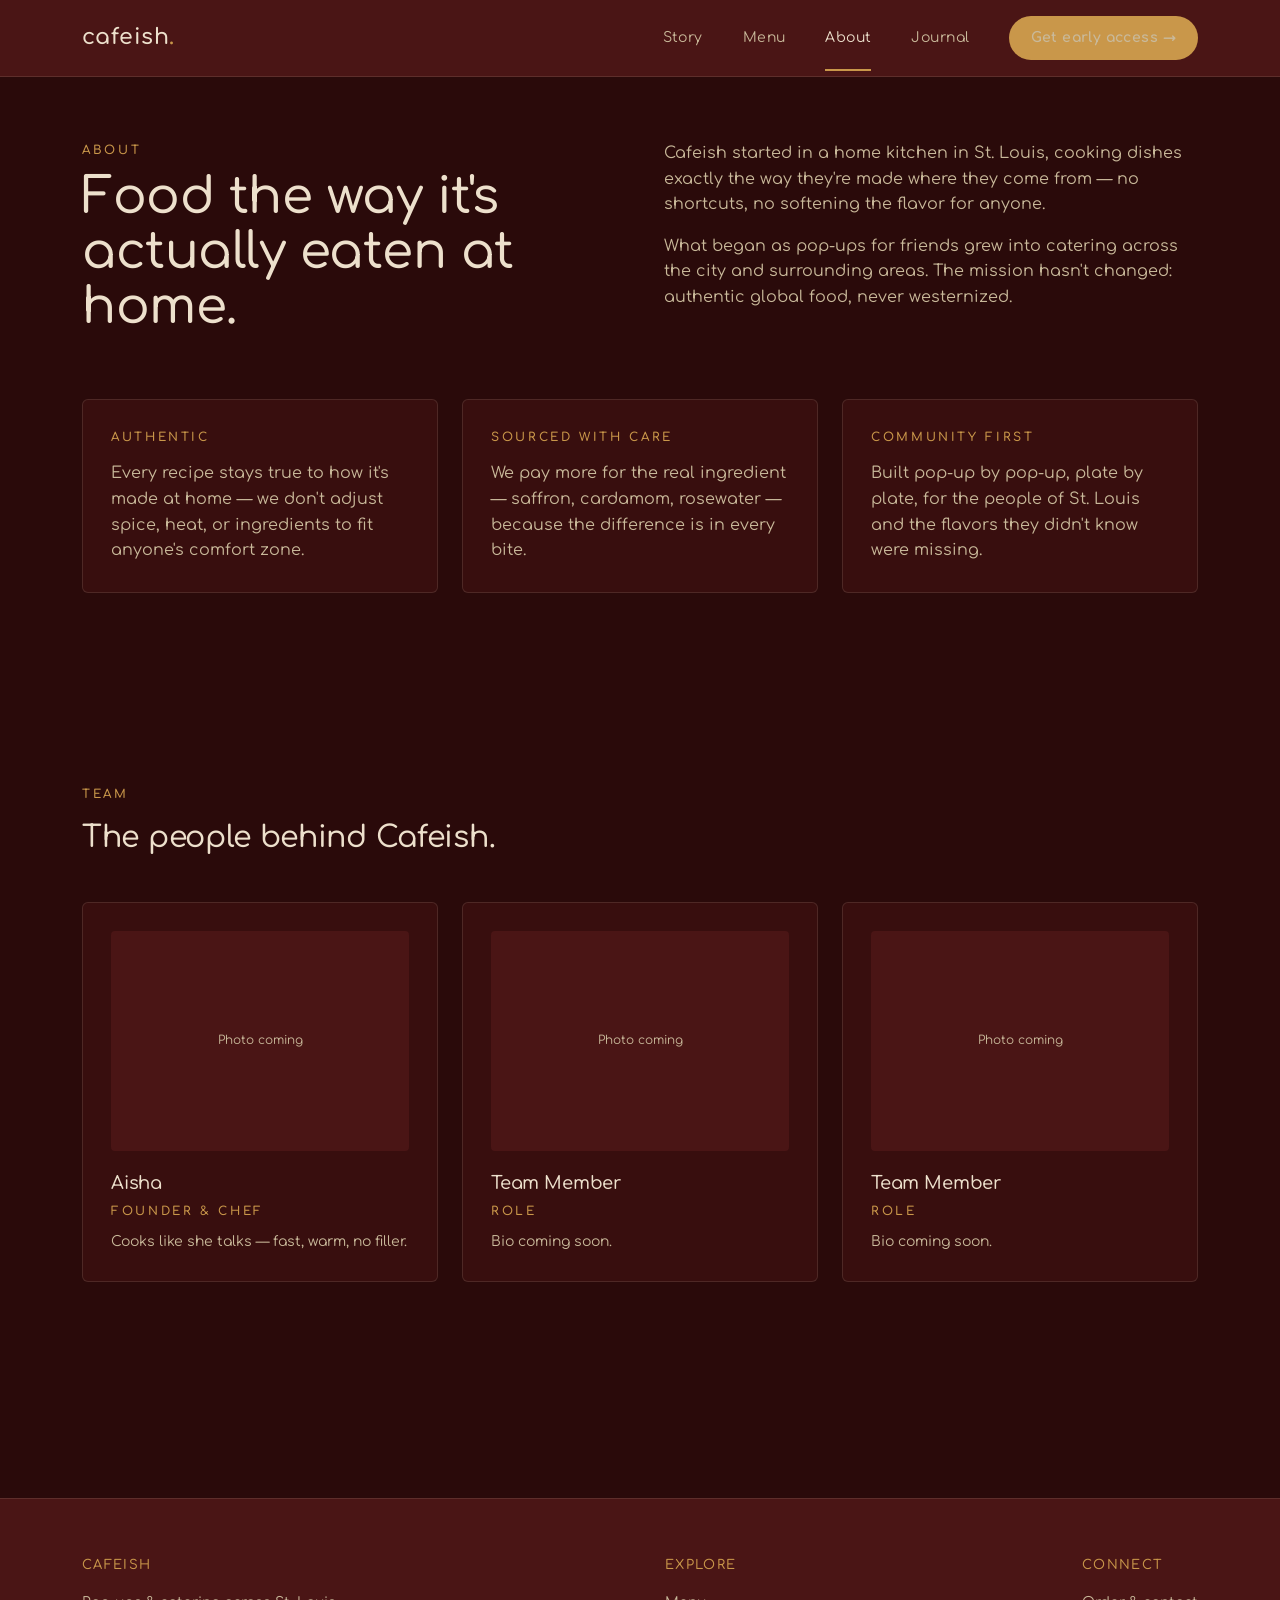
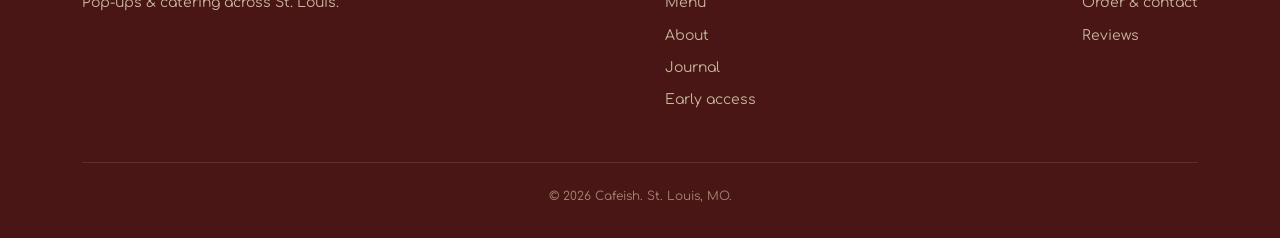
==== about.html @ abd1465e "Add Cafeish site" ====
<!DOCTYPE html>
<html lang="en">
<head>
<meta charset="UTF-8">
<meta name="viewport" content="width=device-width, initial-scale=1.0">
<title>About — Cafeish</title>
<link rel="stylesheet" href="css/style.css">
</head>
<body>

<nav class="site-nav">
  <div class="wrap">
    <a href="index.html" class="logo-mark"><span class="logo-fallback">cafeish<span class="dot">.</span></span></a>
    <ul class="nav-links">
      <li><a href="index.html" data-page="index.html">Story</a></li>
      <li><a href="menu.html" data-page="menu.html">Menu</a></li>
      <li><a href="about.html" data-page="about.html" class="active">About</a></li>
      <li><a href="journal.html" data-page="journal.html">Journal</a></li>
      <li><a href="waitlist.html" class="pill-btn">Get early access →</a></li>
    </ul>
    <button class="nav-toggle" aria-label="Toggle menu">☰</button>
  </div>
</nav>

<header class="section-tight">
  <div class="wrap grid-2" style="align-items:start;">
    <div>
      <p class="eyebrow">About</p>
      <h1 style="font-size:clamp(30px,4.5vw,50px); margin-top:10px; line-height:1.1;">Food the way it's actually eaten at home.</h1>
    </div>
    <div>
      <p class="muted" style="font-size:16px; margin-bottom:16px;">Cafeish started in a home kitchen in St. Louis, cooking dishes exactly the way they're made where they come from — no shortcuts, no softening the flavor for anyone.</p>
      <p class="muted" style="font-size:16px;">What began as pop-ups for friends grew into catering across the city and surrounding areas. The mission hasn't changed: authentic global food, never westernized.</p>
    </div>
  </div>
</header>

<section style="padding-top:0;">
  <div class="wrap">
    <div class="grid-3">
      <div class="card">
        <p class="eyebrow" style="margin-bottom:14px;">Authentic</p>
        <p class="muted">Every recipe stays true to how it's made at home — we don't adjust spice, heat, or ingredients to fit anyone's comfort zone.</p>
      </div>
      <div class="card">
        <p class="eyebrow" style="margin-bottom:14px;">Sourced with care</p>
        <p class="muted">We pay more for the real ingredient — saffron, cardamom, rosewater — because the difference is in every bite.</p>
      </div>
      <div class="card">
        <p class="eyebrow" style="margin-bottom:14px;">Community first</p>
        <p class="muted">Built pop-up by pop-up, plate by plate, for the people of St. Louis and the flavors they didn't know were missing.</p>
      </div>
    </div>
  </div>
</section>

<section>
  <div class="wrap">
    <p class="eyebrow">Team</p>
    <h2 style="font-size:30px; margin-top:10px; margin-bottom:40px;">The people behind Cafeish.</h2>
    <div class="grid-3" id="team-grid"></div>
  </div>
</section>

<footer class="site-footer">
  <div class="wrap">
    <div class="footer-grid">
      <div class="footer-col"><h4>Cafeish</h4><p>Pop-ups &amp; catering across St. Louis.</p></div>
      <div class="footer-col"><h4>Explore</h4>
        <a href="menu.html">Menu</a><a href="about.html">About</a><a href="journal.html">Journal</a><a href="waitlist.html">Early access</a>
      </div>
      <div class="footer-col"><h4>Connect</h4>
        <a href="order.html">Order &amp; contact</a><a href="reviews.html">Reviews</a>
      </div>
    </div>
    <hr class="rule">
    <p class="footer-bottom" style="margin-top:24px;">© 2026 Cafeish. St. Louis, MO.</p>
  </div>
</footer>

<script src="js/site-config.js"></script>
<script src="js/data.js"></script>
<script src="js/main.js"></script>
<script>
  (async function () {
    const members = getTeamMembers();
    document.getElementById('team-grid').innerHTML = members.map(m => `
      <div class="card">
        <div style="height:220px; border-radius:4px; background:var(--nav); margin-bottom:18px; display:flex; align-items:center; justify-content:center; color:var(--muted); font-size:12px; overflow:hidden;">
          ${m.img ? `<img src="${m.img}" alt="${m.name}" style="width:100%;height:100%;object-fit:cover;border-radius:4px;">` : 'Photo coming'}
        </div>
        <h3 style="font-size:18px; margin-bottom:4px;">${m.name}</h3>
        <p class="eyebrow" style="margin-bottom:10px;">${m.role}</p>
        <p class="muted" style="font-size:14px;">${m.bio}</p>
      </div>
    `).join('');
  })();
</script>
</body>
</html>
---- css/style.css ----
@import url('https://fonts.googleapis.com/css2?family=Comfortaa:wght@300..700&display=swap');

:root {
  --bg: #2A0A0A;
  --surface: #380E0E;
  --nav: #4A1515;
  --text: #EDE0CC;
  --muted: #C9B99A;
  --border: rgba(237, 224, 204, 0.12);
  --gold: #C9974A;
  --max-w: 1180px;
  --radius: 2px;
}

* { box-sizing: border-box; margin: 0; padding: 0; }

html { scroll-behavior: smooth; }

body {
  background: var(--bg);
  color: var(--text);
  font-family: var(--font-family, 'Comfortaa', sans-serif);
  font-weight: 400;
  line-height: 1.6;
  -webkit-font-smoothing: antialiased;
}

a { color: inherit; text-decoration: none; }
ul { list-style: none; }
img { max-width: 100%; display: block; }
button, input, select, textarea { font-family: inherit; }

.wrap {
  max-width: var(--max-w);
  margin: 0 auto;
  padding: 0 32px;
}

/* Eyebrow / label style used sparingly for structure, not decoration */
.eyebrow {
  font-size: 12px;
  letter-spacing: 0.22em;
  text-transform: uppercase;
  color: var(--gold);
  font-weight: 600;
}

h1, h2, h3, h4 {
  font-weight: 500;
  letter-spacing: -0.01em;
}

.muted { color: var(--muted); }

hr.rule {
  border: none;
  border-top: 1px solid var(--border);
  margin: 0;
}

/* ---------- NAV ---------- */
.site-nav {
  background: var(--nav);
  position: sticky;
  top: 0;
  z-index: 100;
  border-bottom: 1px solid var(--border);
}

.site-nav .wrap {
  display: flex;
  align-items: center;
  justify-content: space-between;
  height: 76px;
}

.logo-mark {
  display: flex;
  align-items: center;
  gap: 10px;
  font-size: 22px;
  letter-spacing: 0.02em;
}

.logo-mark img { height: 34px; width: auto; }
.logo-mark .logo-fallback { font-weight: 600; }
.logo-mark .dot { color: var(--gold); }

.nav-links {
  display: flex;
  align-items: center;
  gap: 40px;
}

.nav-links a {
  font-size: 14px;
  letter-spacing: 0.03em;
  color: var(--muted);
  transition: color 0.2s ease;
  position: relative;
}

.nav-links a:hover, .nav-links a.active { color: var(--text); }

.nav-links a.active::after {
  content: '';
  position: absolute;
  bottom: -26px;
  left: 0;
  right: 0;
  height: 2px;
  background: var(--gold);
}

.pill-btn {
  display: inline-flex;
  align-items: center;
  gap: 8px;
  background: var(--gold);
  color: var(--bg);
  padding: 11px 22px;
  border-radius: 999px;
  font-size: 13px;
  font-weight: 700;
  letter-spacing: 0.02em;
  border: none;
  cursor: pointer;
  transition: transform 0.2s ease, box-shadow 0.2s ease;
  white-space: nowrap;
}
.pill-btn:hover { transform: translateY(-1px); box-shadow: 0 8px 20px rgba(201,151,74,0.25); }

.pill-btn.ghost {
  background: transparent;
  color: var(--text);
  border: 1px solid var(--border);
}
.pill-btn.ghost:hover { border-color: var(--gold); box-shadow: none; }

.nav-toggle {
  display: none;
  background: none;
  border: none;
  color: var(--text);
  font-size: 26px;
  cursor: pointer;
}

@media (max-width: 860px) {
  .nav-links { position: fixed; top: 76px; left: 0; right: 0; bottom: 0;
    background: var(--nav); flex-direction: column; justify-content: flex-start;
    padding: 40px 32px; gap: 28px; transform: translateX(100%);
    transition: transform 0.3s ease; }
  .nav-links.open { transform: translateX(0); }
  .nav-links a.active::after { display: none; }
  .nav-toggle { display: block; }
}

/* ---------- FOOTER ---------- */
.site-footer {
  background: var(--nav);
  border-top: 1px solid var(--border);
  margin-top: 120px;
  padding: 56px 0 32px;
}

.footer-grid {
  display: flex;
  flex-wrap: wrap;
  justify-content: space-between;
  gap: 40px;
  margin-bottom: 40px;
}

.footer-col h4 {
  font-size: 13px;
  letter-spacing: 0.1em;
  text-transform: uppercase;
  color: var(--gold);
  margin-bottom: 16px;
}

.footer-col a, .footer-col p {
  display: block;
  color: var(--muted);
  font-size: 14px;
  margin-bottom: 10px;
}
.footer-col a:hover { color: var(--text); }

.footer-bottom {
  text-align: center;
  font-size: 12px;
  color: var(--muted);
  opacity: 0.7;
}

/* ---------- BUTTONS / FORMS ---------- */
.btn {
  display: inline-flex;
  align-items: center;
  gap: 8px;
  padding: 14px 28px;
  border-radius: 999px;
  font-size: 14px;
  font-weight: 700;
  cursor: pointer;
  border: none;
  transition: all 0.2s ease;
}
.btn-primary { background: var(--gold); color: var(--bg); }
.btn-primary:hover { transform: translateY(-1px); box-shadow: 0 8px 20px rgba(201,151,74,0.25); }
.btn-outline { background: transparent; color: var(--text); border: 1px solid var(--border); }
.btn-outline:hover { border-color: var(--gold); }

input[type="text"], input[type="email"], input[type="tel"], select, textarea {
  background: var(--surface);
  border: 1px solid var(--border);
  color: var(--text);
  padding: 14px 16px;
  border-radius: var(--radius);
  font-size: 14px;
  width: 100%;
  outline: none;
  transition: border-color 0.2s ease;
}
input::placeholder, textarea::placeholder { color: var(--muted); opacity: 0.6; }
input:focus, select:focus, textarea:focus { border-color: var(--gold); }
label { font-size: 12px; letter-spacing: 0.05em; text-transform: uppercase; color: var(--muted); margin-bottom: 8px; display: block; }

/* visible keyboard focus everywhere */
a:focus-visible, button:focus-visible, input:focus-visible, select:focus-visible, textarea:focus-visible {
  outline: 2px solid var(--gold);
  outline-offset: 2px;
}

.form-row { margin-bottom: 20px; }

.toast {
  position: fixed;
  bottom: 28px;
  right: 28px;
  background: var(--surface);
  border: 1px solid var(--gold);
  color: var(--text);
  padding: 16px 22px;
  border-radius: 6px;
  font-size: 14px;
  max-width: 320px;
  transform: translateY(120%);
  transition: transform 0.35s ease;
  z-index: 200;
}
.toast.show { transform: translateY(0); }

/* ---------- SECTIONS / CARDS ---------- */
section { padding: 96px 0; }
.section-tight { padding: 64px 0; }

.card {
  background: var(--surface);
  border: 1px solid var(--border);
  border-radius: 6px;
  padding: 28px;
}

.grid-3 {
  display: grid;
  grid-template-columns: repeat(3, 1fr);
  gap: 24px;
}
.grid-2 {
  display: grid;
  grid-template-columns: 1fr 1fr;
  gap: 48px;
}
@media (max-width: 860px) {
  .grid-3 { grid-template-columns: 1fr; }
  .grid-2 { grid-template-columns: 1fr; gap: 32px; }
}

.stars { color: var(--gold); letter-spacing: 2px; font-size: 15px; }

.pill-active { border-color: var(--gold) !important; color: var(--gold) !important; }
.pill-btn.active { box-shadow: 0 0 0 2px var(--bg), 0 0 0 3px var(--gold); }

@media (prefers-reduced-motion: reduce) {
  * { animation-duration: 0.001ms !important; animation-iteration-count: 1 !important; transition-duration: 0.001ms !important; scroll-behavior: auto !important; }
}
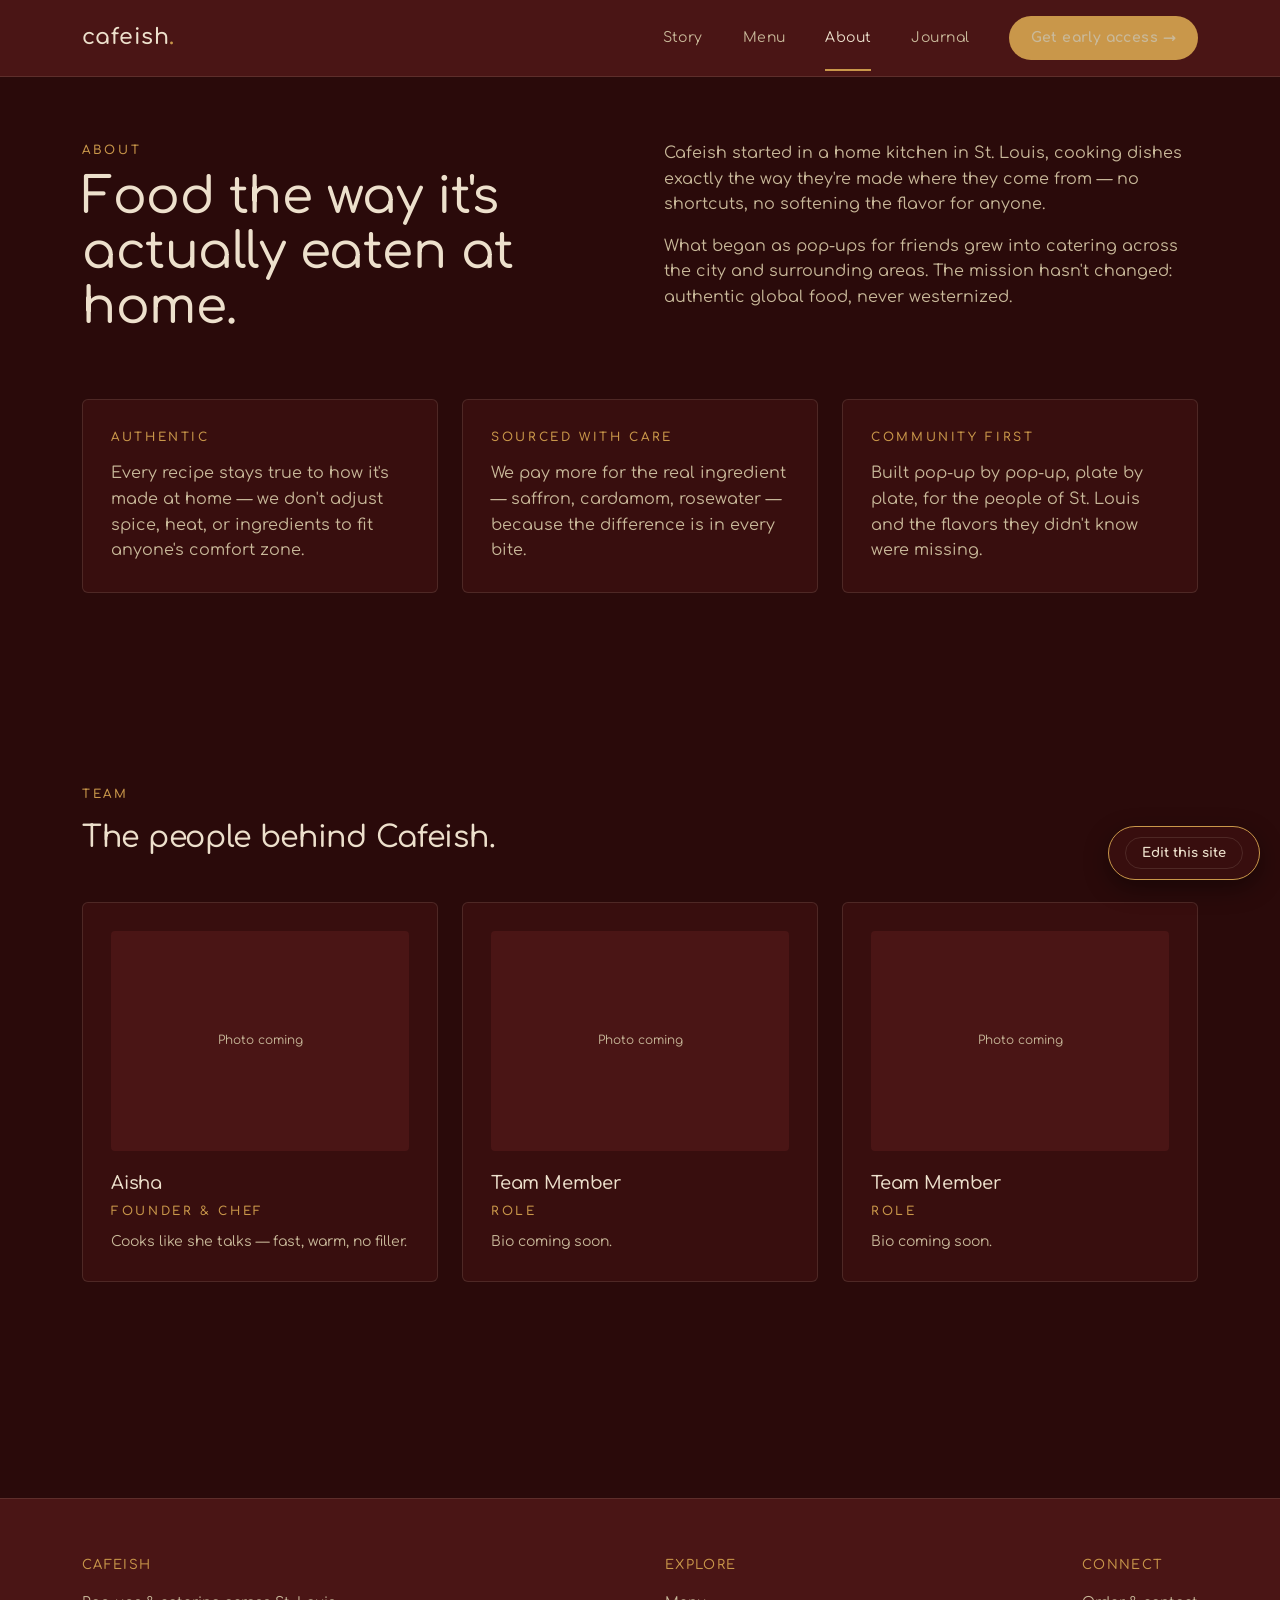
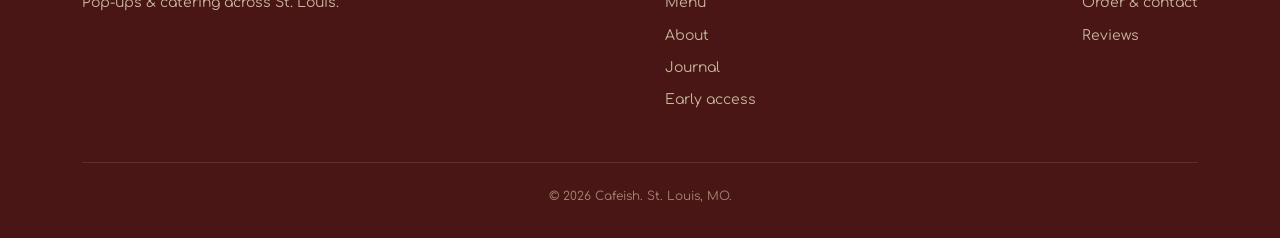
==== commit 7624a1e9: "Add on page text/image editor" ====
--- a/about.html
+++ b/about.html
@@ -26,11 +26,11 @@
   <div class="wrap grid-2" style="align-items:start;">
     <div>
       <p class="eyebrow">About</p>
-      <h1 style="font-size:clamp(30px,4.5vw,50px); margin-top:10px; line-height:1.1;">Food the way it's actually eaten at home.</h1>
+      <h1 style="font-size:clamp(30px,4.5vw,50px); margin-top:10px; line-height:1.1;" data-edit-key="about-headline">Food the way it's actually eaten at home.</h1>
     </div>
     <div>
-      <p class="muted" style="font-size:16px; margin-bottom:16px;">Cafeish started in a home kitchen in St. Louis, cooking dishes exactly the way they're made where they come from — no shortcuts, no softening the flavor for anyone.</p>
-      <p class="muted" style="font-size:16px;">What began as pop-ups for friends grew into catering across the city and surrounding areas. The mission hasn't changed: authentic global food, never westernized.</p>
+      <p class="muted" style="font-size:16px; margin-bottom:16px;" data-edit-key="about-copy-1">Cafeish started in a home kitchen in St. Louis, cooking dishes exactly the way they're made where they come from — no shortcuts, no softening the flavor for anyone.</p>
+      <p class="muted" style="font-size:16px;" data-edit-key="about-copy-2">What began as pop-ups for friends grew into catering across the city and surrounding areas. The mission hasn't changed: authentic global food, never westernized.</p>
     </div>
   </div>
 </header>
@@ -39,16 +39,16 @@
   <div class="wrap">
     <div class="grid-3">
       <div class="card">
-        <p class="eyebrow" style="margin-bottom:14px;">Authentic</p>
-        <p class="muted">Every recipe stays true to how it's made at home — we don't adjust spice, heat, or ingredients to fit anyone's comfort zone.</p>
+        <p class="eyebrow" style="margin-bottom:14px;" data-edit-key="about-value1-title">Authentic</p>
+        <p class="muted" data-edit-key="about-value1-desc">Every recipe stays true to how it's made at home — we don't adjust spice, heat, or ingredients to fit anyone's comfort zone.</p>
       </div>
       <div class="card">
-        <p class="eyebrow" style="margin-bottom:14px;">Sourced with care</p>
-        <p class="muted">We pay more for the real ingredient — saffron, cardamom, rosewater — because the difference is in every bite.</p>
+        <p class="eyebrow" style="margin-bottom:14px;" data-edit-key="about-value2-title">Sourced with care</p>
+        <p class="muted" data-edit-key="about-value2-desc">We pay more for the real ingredient — saffron, cardamom, rosewater — because the difference is in every bite.</p>
       </div>
       <div class="card">
-        <p class="eyebrow" style="margin-bottom:14px;">Community first</p>
-        <p class="muted">Built pop-up by pop-up, plate by plate, for the people of St. Louis and the flavors they didn't know were missing.</p>
+        <p class="eyebrow" style="margin-bottom:14px;" data-edit-key="about-value3-title">Community first</p>
+        <p class="muted" data-edit-key="about-value3-desc">Built pop-up by pop-up, plate by plate, for the people of St. Louis and the flavors they didn't know were missing.</p>
       </div>
     </div>
   </div>
@@ -81,6 +81,7 @@
 <script src="js/site-config.js"></script>
 <script src="js/data.js"></script>
 <script src="js/main.js"></script>
+<script src="js/inline-edit.js"></script>
 <script>
   (async function () {
     const members = getTeamMembers();
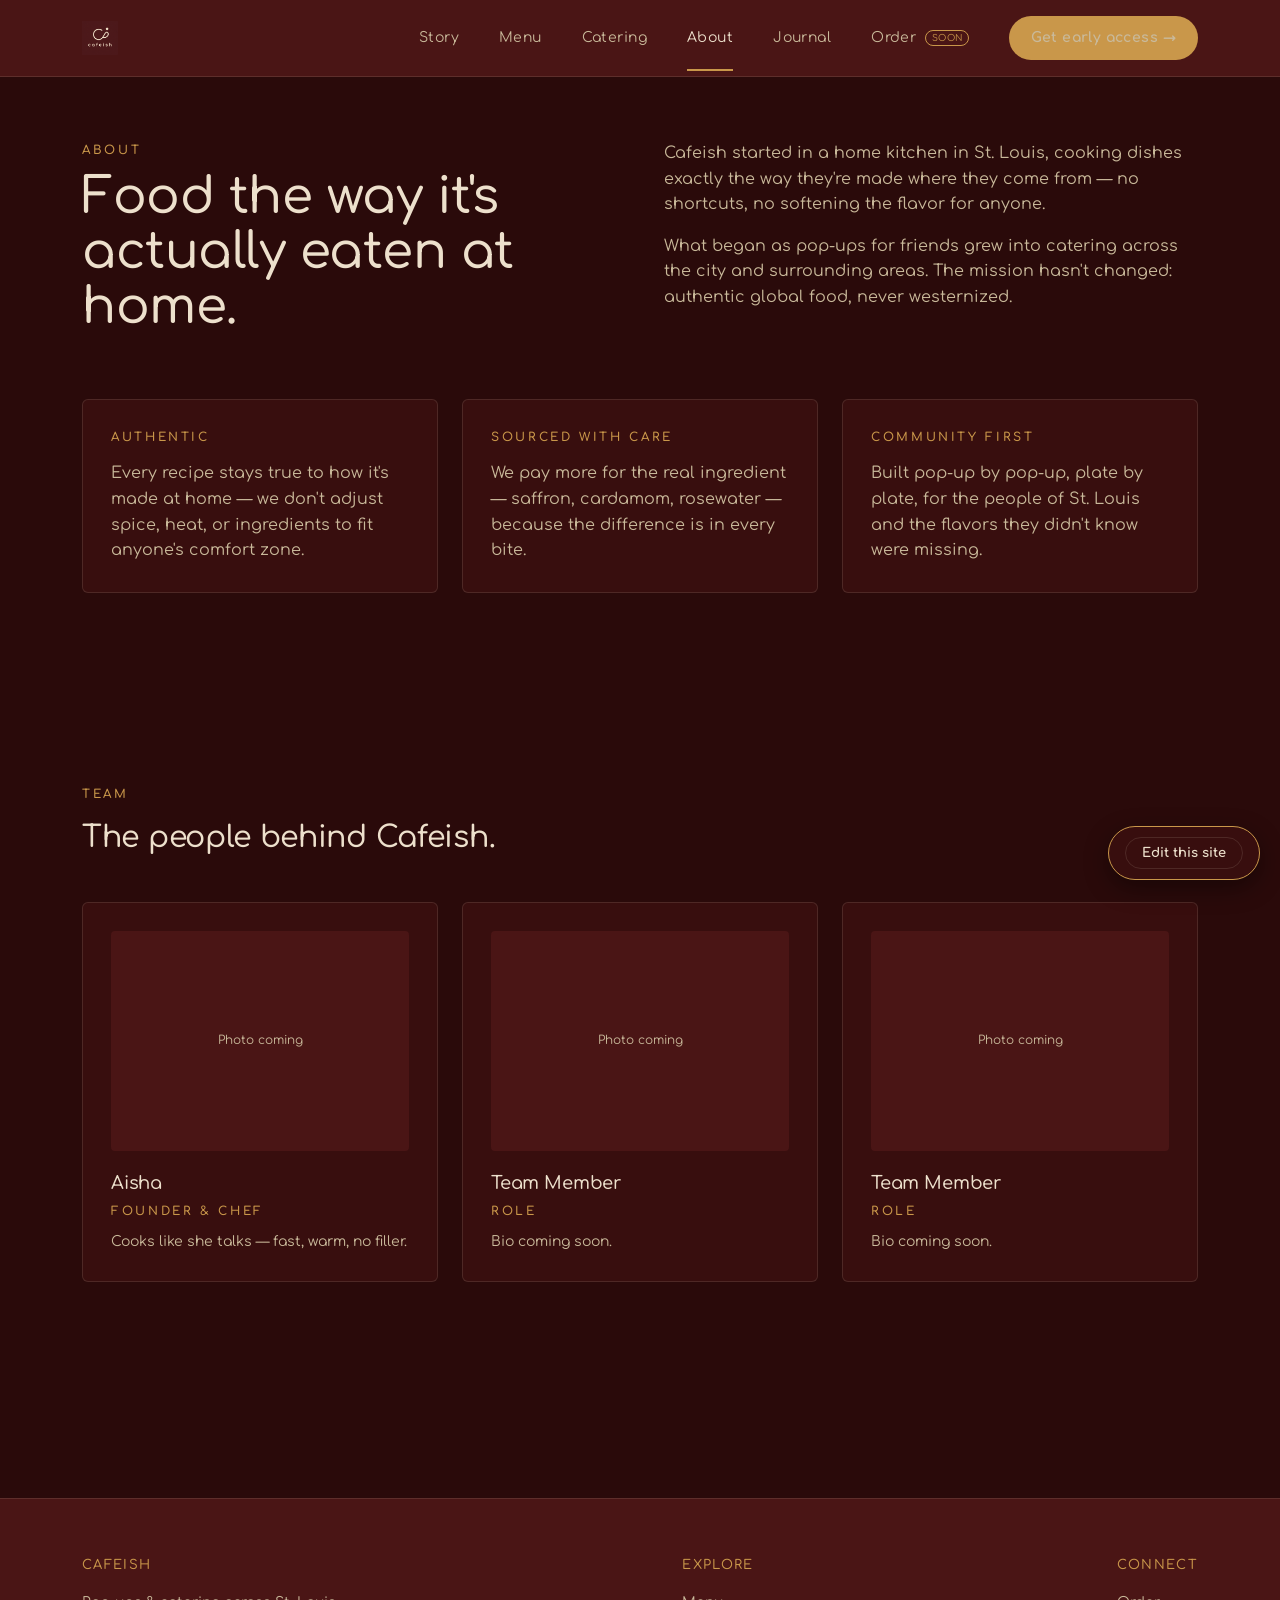
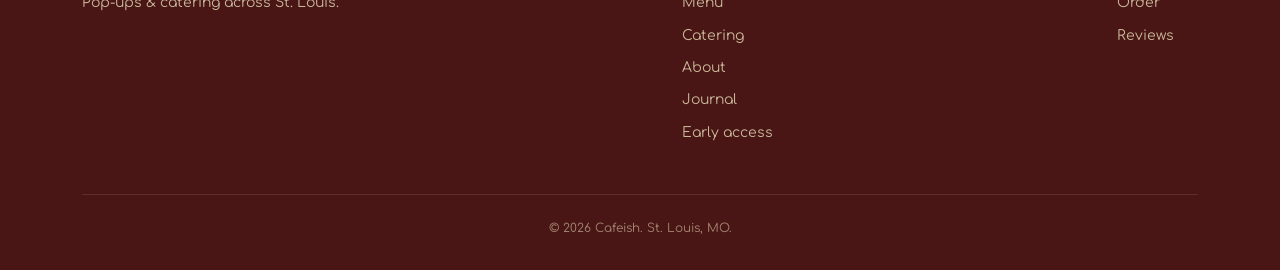
==== commit 4daf75bc: "Add Catering page" ====
--- a/about.html
+++ b/about.html
@@ -10,12 +10,15 @@
 
 <nav class="site-nav">
   <div class="wrap">
-    <a href="index.html" class="logo-mark"><span class="logo-fallback">cafeish<span class="dot">.</span></span></a>
+    <a href="index.html" class="logo-mark"><img class="logo-img" src="" alt="Cafeish" style="display:none; height:34px;">
+      <span class="logo-fallback">cafeish<span class="dot">.</span></span></a>
     <ul class="nav-links">
       <li><a href="index.html" data-page="index.html">Story</a></li>
       <li><a href="menu.html" data-page="menu.html">Menu</a></li>
-      <li><a href="about.html" data-page="about.html" class="active">About</a></li>
+      <li><a href="catering.html" data-page="catering.html">Catering</a></li>
+      <li><a href="about.html" data-page="about.html">About</a></li>
       <li><a href="journal.html" data-page="journal.html">Journal</a></li>
+      <li><a href="order.html" data-page="order.html">Order <span style="font-size:9px; color:var(--gold); border:1px solid var(--gold); border-radius:999px; padding:2px 6px; margin-left:4px; vertical-align:middle; letter-spacing:0.05em; text-transform:uppercase;">soon</span></a></li>
       <li><a href="waitlist.html" class="pill-btn">Get early access →</a></li>
     </ul>
     <button class="nav-toggle" aria-label="Toggle menu">☰</button>
@@ -65,16 +68,16 @@
 <footer class="site-footer">
   <div class="wrap">
     <div class="footer-grid">
-      <div class="footer-col"><h4>Cafeish</h4><p>Pop-ups &amp; catering across St. Louis.</p></div>
+      <div class="footer-col"><h4>Cafeish</h4><p data-edit-key="footer-tagline">Pop-ups &amp; catering across St. Louis.</p></div>
       <div class="footer-col"><h4>Explore</h4>
-        <a href="menu.html">Menu</a><a href="about.html">About</a><a href="journal.html">Journal</a><a href="waitlist.html">Early access</a>
+        <a href="menu.html">Menu</a><a href="catering.html">Catering</a><a href="about.html">About</a><a href="journal.html">Journal</a><a href="waitlist.html">Early access</a>
       </div>
       <div class="footer-col"><h4>Connect</h4>
-        <a href="order.html">Order &amp; contact</a><a href="reviews.html">Reviews</a>
+        <a href="order.html">Order</a><a href="reviews.html">Reviews</a>
       </div>
     </div>
     <hr class="rule">
-    <p class="footer-bottom" style="margin-top:24px;">© 2026 Cafeish. St. Louis, MO.</p>
+    <p class="footer-bottom" style="margin-top:24px;" data-edit-key="footer-copyright">© 2026 Cafeish. St. Louis, MO.</p>
   </div>
 </footer>
 
@@ -83,19 +86,93 @@
 <script src="js/main.js"></script>
 <script src="js/inline-edit.js"></script>
 <script>
-  (async function () {
+  let teamEditModeOn = isEditModeOn();
+
+  function renderTeam() {
     const members = getTeamMembers();
-    document.getElementById('team-grid').innerHTML = members.map(m => `
-      <div class="card">
-        <div style="height:220px; border-radius:4px; background:var(--nav); margin-bottom:18px; display:flex; align-items:center; justify-content:center; color:var(--muted); font-size:12px; overflow:hidden;">
-          ${m.img ? `<img src="${m.img}" alt="${m.name}" style="width:100%;height:100%;object-fit:cover;border-radius:4px;">` : 'Photo coming'}
+    const grid = document.getElementById('team-grid');
+
+    if (teamEditModeOn) {
+      grid.innerHTML = members.map(m => `
+        <div class="card edit-item-card" data-member-id="${m.id}">
+          <button class="edit-remove-btn" data-remove="${m.id}" title="Remove team member">✕</button>
+          <div class="team-member-img" style="height:220px; border-radius:4px; background:var(--nav); margin-bottom:18px; display:flex; align-items:center; justify-content:center; color:var(--muted); font-size:12px; overflow:hidden;">
+            ${m.img ? `<img src="${m.img}" alt="${m.name}" style="width:100%;height:100%;object-fit:cover;">` : '<span>Click to add photo</span>'}
+          </div>
+          <h3 class="edit-field" data-field="name" contenteditable="true" style="font-size:18px; margin-bottom:4px;">${m.name}</h3>
+          <p class="edit-field eyebrow" data-field="role" contenteditable="true" style="margin-bottom:10px;">${m.role}</p>
+          <p class="edit-field muted" data-field="bio" contenteditable="true" style="font-size:14px;">${m.bio}</p>
         </div>
-        <h3 style="font-size:18px; margin-bottom:4px;">${m.name}</h3>
-        <p class="eyebrow" style="margin-bottom:10px;">${m.role}</p>
-        <p class="muted" style="font-size:14px;">${m.bio}</p>
-      </div>
-    `).join('');
-  })();
+      `).join('') + `<div class="add-item-card" id="add-team-member-card">+ Add team member</div>`;
+
+      grid.querySelectorAll('.edit-item-card').forEach(card => {
+        const id = card.dataset.memberId;
+        card.querySelectorAll('[contenteditable]').forEach(field => {
+          field.addEventListener('blur', () => {
+            updateTeamMember(id, { [field.dataset.field]: field.textContent.trim() });
+          });
+        });
+        const imgEl = card.querySelector('.team-member-img img');
+        if (imgEl) {
+          makeImageEditable(imgEl, (url) => updateTeamMember(id, { img: url }));
+        } else {
+          card.querySelector('.team-member-img').addEventListener('click', () => {
+            const input = document.createElement('input');
+            input.type = 'file'; input.accept = 'image/*';
+            input.addEventListener('change', async () => {
+              const file = input.files[0];
+              if (!file) return;
+              showToast('Uploading...');
+              const url = await uploadImage(file);
+              updateTeamMember(id, { img: url });
+              renderTeam();
+            });
+            input.click();
+          });
+        }
+        card.querySelector('[data-remove]').addEventListener('click', () => {
+          if (confirm('Remove this team member?')) { deleteTeamMember(id); renderTeam(); }
+        });
+      });
+
+      document.getElementById('add-team-member-card').addEventListener('click', showAddMemberForm);
+    } else {
+      grid.innerHTML = members.map(m => `
+        <div class="card">
+          <div style="height:220px; border-radius:4px; background:var(--nav); margin-bottom:18px; display:flex; align-items:center; justify-content:center; color:var(--muted); font-size:12px; overflow:hidden;">
+            ${m.img ? `<img src="${m.img}" alt="${m.name}" style="width:100%;height:100%;object-fit:cover;">` : 'Photo coming'}
+          </div>
+          <h3 style="font-size:18px; margin-bottom:4px;">${m.name}</h3>
+          <p class="eyebrow" style="margin-bottom:10px;">${m.role}</p>
+          <p class="muted" style="font-size:14px;">${m.bio}</p>
+        </div>
+      `).join('');
+    }
+  }
+
+  function showAddMemberForm() {
+    const formCard = document.createElement('div');
+    formCard.className = 'card';
+    formCard.innerHTML = `
+      <form class="inline-add-form">
+        <input type="text" placeholder="Name" data-f="name" required>
+        <input type="text" placeholder="Role" data-f="role" required>
+        <textarea placeholder="One-line bio" data-f="bio" rows="2" required></textarea>
+        <button type="submit" class="btn btn-primary" style="width:100%; justify-content:center;">Add</button>
+      </form>
+    `;
+    document.getElementById('add-team-member-card').replaceWith(formCard);
+    formCard.querySelector('form').addEventListener('submit', (e) => {
+      e.preventDefault();
+      const f = key => formCard.querySelector(`[data-f="${key}"]`).value;
+      addTeamMember({ name: f('name'), role: f('role'), bio: f('bio'), img: '' });
+      renderTeam();
+    });
+  }
+
+  document.addEventListener('cafeish:editmodechange', (e) => { teamEditModeOn = e.detail.on; renderTeam(); });
+
+  renderTeam();
 </script>
 </body>
 </html>
--- a/css/style.css
+++ b/css/style.css
@@ -284,6 +284,22 @@
 .pill-active { border-color: var(--gold) !important; color: var(--gold) !important; }
 .pill-btn.active { box-shadow: 0 0 0 2px var(--bg), 0 0 0 3px var(--gold); }
 
+.edit-item-card { position: relative; }
+.edit-remove-btn {
+  position: absolute; top: 10px; right: 10px; z-index: 5;
+  background: rgba(42,10,10,0.85); color: var(--gold); border: 1px solid var(--gold);
+  border-radius: 999px; width: 26px; height: 26px; font-size: 14px; line-height: 1;
+  cursor: pointer; display: flex; align-items: center; justify-content: center;
+}
+.edit-field { outline: 1px dashed var(--gold); outline-offset: 2px; cursor: text; border-radius: 2px; }
+.add-item-card {
+  border: 1px dashed var(--border); border-radius: 6px; padding: 28px;
+  display: flex; align-items: center; justify-content: center; text-align: center;
+  color: var(--muted); cursor: pointer; min-height: 180px; font-size: 14px;
+}
+.add-item-card:hover { border-color: var(--gold); color: var(--gold); }
+.inline-add-form input, .inline-add-form select, .inline-add-form textarea { margin-bottom: 10px; }
+
 @media (prefers-reduced-motion: reduce) {
   * { animation-duration: 0.001ms !important; animation-iteration-count: 1 !important; transition-duration: 0.001ms !important; scroll-behavior: auto !important; }
 }
